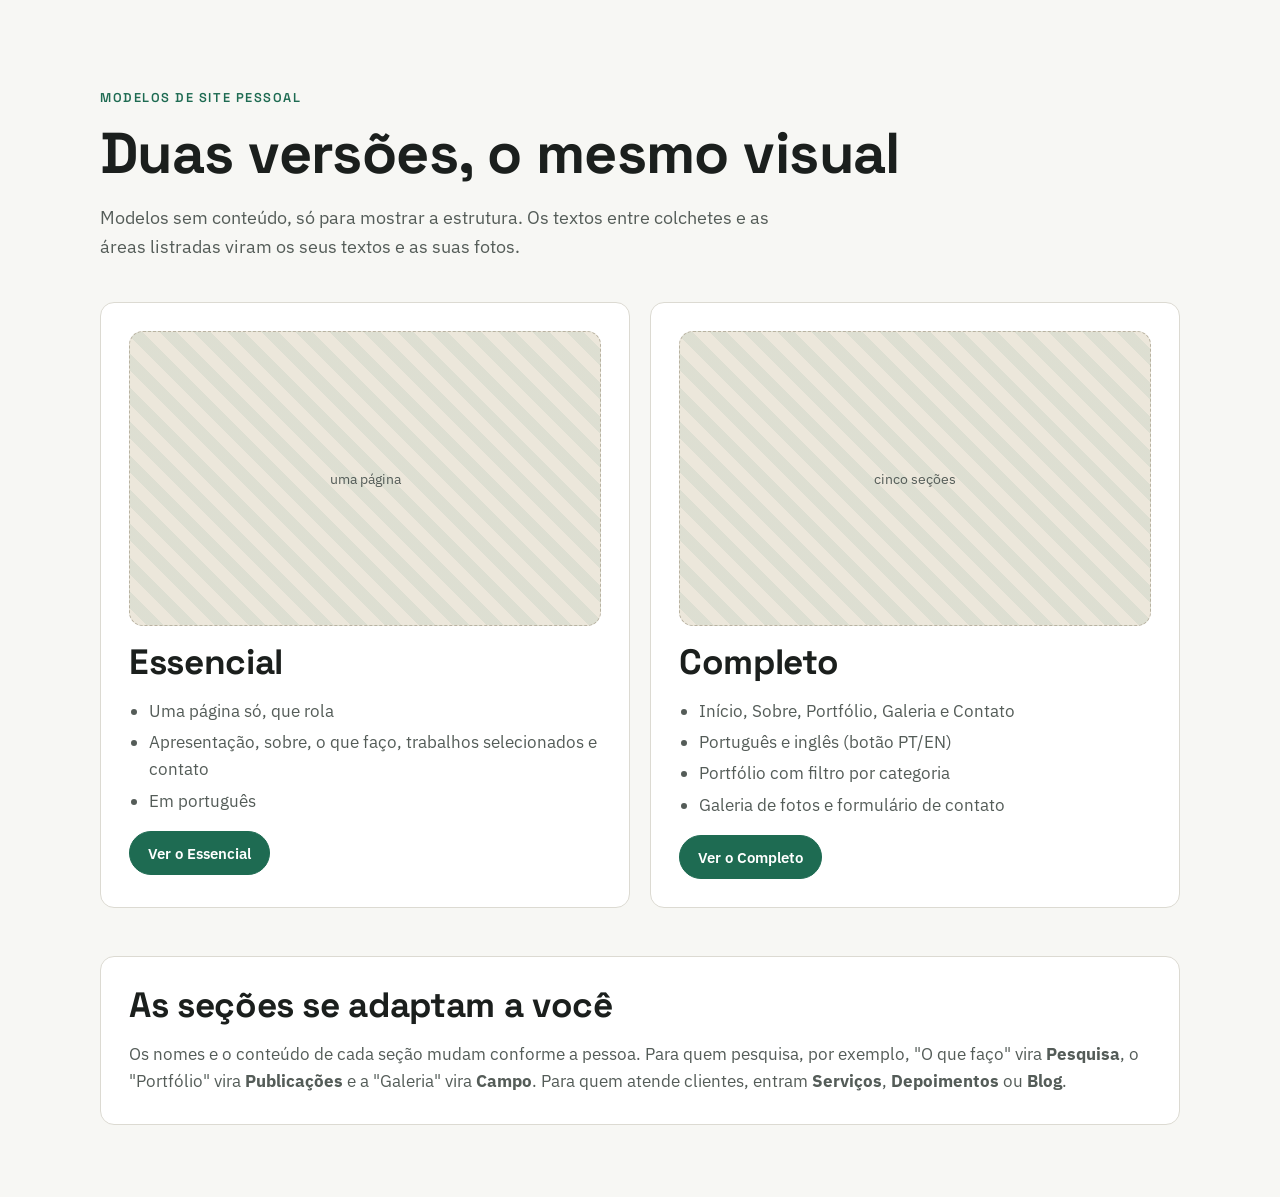
==== index.html @ 50db49a1 "Modelos de site pessoal: Essencial (uma página) e Completo (cinco seções, PT/EN)" ====
<!doctype html>
<html lang="pt-BR">
<head>
  <meta charset="utf-8">
  <meta name="viewport" content="width=device-width, initial-scale=1">
  <title>Modelos de site pessoal</title>
  <meta name="description" content="Dois modelos de site pessoal: Essencial e Completo.">
  <link rel="preconnect" href="https://fonts.googleapis.com">
  <link rel="preconnect" href="https://fonts.gstatic.com" crossorigin>
  <link href="https://fonts.googleapis.com/css2?family=IBM+Plex+Sans:wght@400;600&family=Space+Grotesk:wght@500;700&display=swap" rel="stylesheet">
  <link rel="stylesheet" href="assets/style.css">
  <style>
    .choose { padding: 88px 0 72px; }
    .choose .grid { margin-top: 40px; grid-template-columns: repeat(auto-fit, minmax(300px, 1fr)); }
    .choose .card { padding: 28px; gap: 16px; }
    .choose .ph { aspect-ratio: 16 / 10; }
    .choose ul { margin: 0; padding-left: 20px; color: var(--muted); display: flex; flex-direction: column; gap: 4px; }
    .adapt { margin-top: 48px; }
  </style>
</head>
<body>
  <main class="wrap choose">
    <p class="eyebrow">Modelos de site pessoal</p>
    <h1>Duas versões, o mesmo visual</h1>
    <p class="lead" style="margin-top: 16px">Modelos sem conteúdo, só para mostrar a estrutura. Os textos entre colchetes e as áreas listradas viram os seus textos e as suas fotos.</p>

    <div class="grid">
      <a class="card" href="essencial/">
        <div class="ph" aria-hidden="true">uma página</div>
        <h2>Essencial</h2>
        <ul>
          <li>Uma página só, que rola</li>
          <li>Apresentação, sobre, o que faço, trabalhos selecionados e contato</li>
          <li>Em português</li>
        </ul>
        <span class="btn" style="align-self: flex-start">Ver o Essencial</span>
      </a>
      <a class="card" href="completo/">
        <div class="ph" aria-hidden="true">cinco seções</div>
        <h2>Completo</h2>
        <ul>
          <li>Início, Sobre, Portfólio, Galeria e Contato</li>
          <li>Português e inglês (botão PT/EN)</li>
          <li>Portfólio com filtro por categoria</li>
          <li>Galeria de fotos e formulário de contato</li>
        </ul>
        <span class="btn" style="align-self: flex-start">Ver o Completo</span>
      </a>
    </div>

    <div class="card adapt">
      <h2>As seções se adaptam a você</h2>
      <p class="muted">Os nomes e o conteúdo de cada seção mudam conforme a pessoa. Para quem pesquisa, por exemplo, "O que faço" vira <strong>Pesquisa</strong>, o "Portfólio" vira <strong>Publicações</strong> e a "Galeria" vira <strong>Campo</strong>. Para quem atende clientes, entram <strong>Serviços</strong>, <strong>Depoimentos</strong> ou <strong>Blog</strong>.</p>
    </div>
  </main>
</body>
</html>
---- assets/style.css ----
/* Base compartilhada pelos dois modelos (Essencial e Completo). */
:root {
  --bg: #f7f7f4;
  --surface: #ffffff;
  --sand: #ece7db;
  --ink: #1b1f1d;
  --muted: #545c58;
  --line: #dcdad2;
  --accent: #1e6b52;
  --accent-strong: #154d3b;
  --accent-ink: #ffffff;
  --radius: 14px;
  --max: 1080px;
  --font-display: "Space Grotesk", system-ui, sans-serif;
  --font-body: "IBM Plex Sans", system-ui, sans-serif;
}

* { box-sizing: border-box; }
[hidden] { display: none !important; }
html { scroll-behavior: smooth; scroll-padding-top: 88px; }
body {
  margin: 0;
  background: var(--bg);
  color: var(--ink);
  font-family: var(--font-body);
  font-size: 17px;
  line-height: 1.6;
}
img { max-width: 100%; display: block; }
a { color: var(--accent); }
a:hover { color: var(--accent-strong); }
h1, h2, h3 { font-family: var(--font-display); line-height: 1.15; margin: 0; letter-spacing: -0.01em; }
h1 { font-size: clamp(2.2rem, 5vw, 3.6rem); }
h2 { font-size: clamp(1.6rem, 3vw, 2.2rem); }
h3 { font-size: 1.2rem; }
p { margin: 0; }

.wrap { width: 100%; max-width: var(--max); margin: 0 auto; padding: 0 24px; }
.section { padding: 72px 0; }
.section + .section { border-top: 1px solid var(--line); }
.eyebrow {
  font-family: var(--font-display);
  font-size: 0.8rem;
  font-weight: 600;
  letter-spacing: 0.12em;
  text-transform: uppercase;
  color: var(--accent);
  margin-bottom: 12px;
}
.lead { font-size: 1.15rem; color: var(--muted); max-width: 62ch; }
.muted { color: var(--muted); }
.stack { display: flex; flex-direction: column; gap: 16px; }

/* Faixa que avisa que é um modelo */
.demo-bar {
  background: var(--ink);
  color: #f2f2ee;
  font-size: 0.85rem;
  text-align: center;
  padding: 8px 16px;
}
.demo-bar a { color: #9fe0c6; }

/* Cabeçalho */
.site-header {
  position: sticky; top: 0; z-index: 10;
  background: rgba(247, 247, 244, 0.92);
  backdrop-filter: blur(8px);
  border-bottom: 1px solid var(--line);
}
.site-header .wrap {
  display: flex; align-items: center; justify-content: space-between;
  gap: 16px; flex-wrap: wrap; min-height: 68px;
}
.brand { font-family: var(--font-display); font-weight: 700; font-size: 1.15rem; color: var(--ink); text-decoration: none; }
.nav { display: flex; gap: 4px; flex-wrap: wrap; align-items: center; }
.nav a {
  color: var(--ink); text-decoration: none; font-size: 0.95rem;
  padding: 10px 12px; border-radius: 999px; min-height: 44px; display: inline-flex; align-items: center;
}
.nav a:hover { background: var(--sand); color: var(--ink); }
.nav a[aria-current="page"] { background: var(--accent); color: var(--accent-ink); }

/* Botões */
.btn {
  display: inline-flex; align-items: center; justify-content: center; gap: 8px;
  min-height: 44px; padding: 10px 18px; border-radius: 999px;
  font: 600 0.95rem var(--font-body); text-decoration: none; cursor: pointer;
  border: 1.5px solid var(--accent); background: var(--accent); color: var(--accent-ink);
}
.btn:hover { background: var(--accent-strong); border-color: var(--accent-strong); color: var(--accent-ink); }
.btn.ghost { background: transparent; color: var(--accent); }
.btn.ghost:hover { background: var(--sand); color: var(--accent-strong); }
.btn-row { display: flex; gap: 12px; flex-wrap: wrap; }

/* Espaços reservados para foto */
.ph {
  background-color: var(--sand);
  background-image: repeating-linear-gradient(45deg, transparent 0 12px, rgba(30, 107, 82, 0.07) 12px 24px);
  border: 1.5px dashed #b9b2a1;
  border-radius: var(--radius);
  display: flex; align-items: center; justify-content: center;
  color: var(--muted); font-size: 0.9rem; text-align: center; padding: 12px;
}
.ph.round { border-radius: 50%; }

/* Texto a preencher */
.slot { color: var(--muted); }

/* Cartões e grades */
.grid { display: grid; gap: 20px; grid-template-columns: repeat(auto-fit, minmax(260px, 1fr)); }
.card {
  background: var(--surface); border: 1px solid var(--line); border-radius: var(--radius);
  padding: 24px; display: flex; flex-direction: column; gap: 10px;
}
a.card { color: inherit; text-decoration: none; }
a.card:hover { border-color: var(--accent); }

/* Publicações */
.pubs { list-style: none; margin: 0; padding: 0; display: flex; flex-direction: column; }
.pubs li { padding: 18px 0; border-bottom: 1px solid var(--line); display: flex; gap: 16px; align-items: baseline; }
.pubs .year { font-family: var(--font-display); font-weight: 600; color: var(--accent); min-width: 3.5rem; }
.tag {
  font-size: 0.75rem; font-weight: 600; text-transform: uppercase; letter-spacing: 0.06em;
  background: var(--sand); color: var(--ink); padding: 2px 8px; border-radius: 6px; white-space: nowrap;
}

/* Rodapé */
.site-footer { border-top: 1px solid var(--line); padding: 32px 0; font-size: 0.9rem; color: var(--muted); }
.site-footer .wrap { display: flex; justify-content: space-between; gap: 12px; flex-wrap: wrap; }

@media (max-width: 640px) {
  .section { padding: 48px 0; }
  .pubs li { flex-direction: column; gap: 4px; }
}
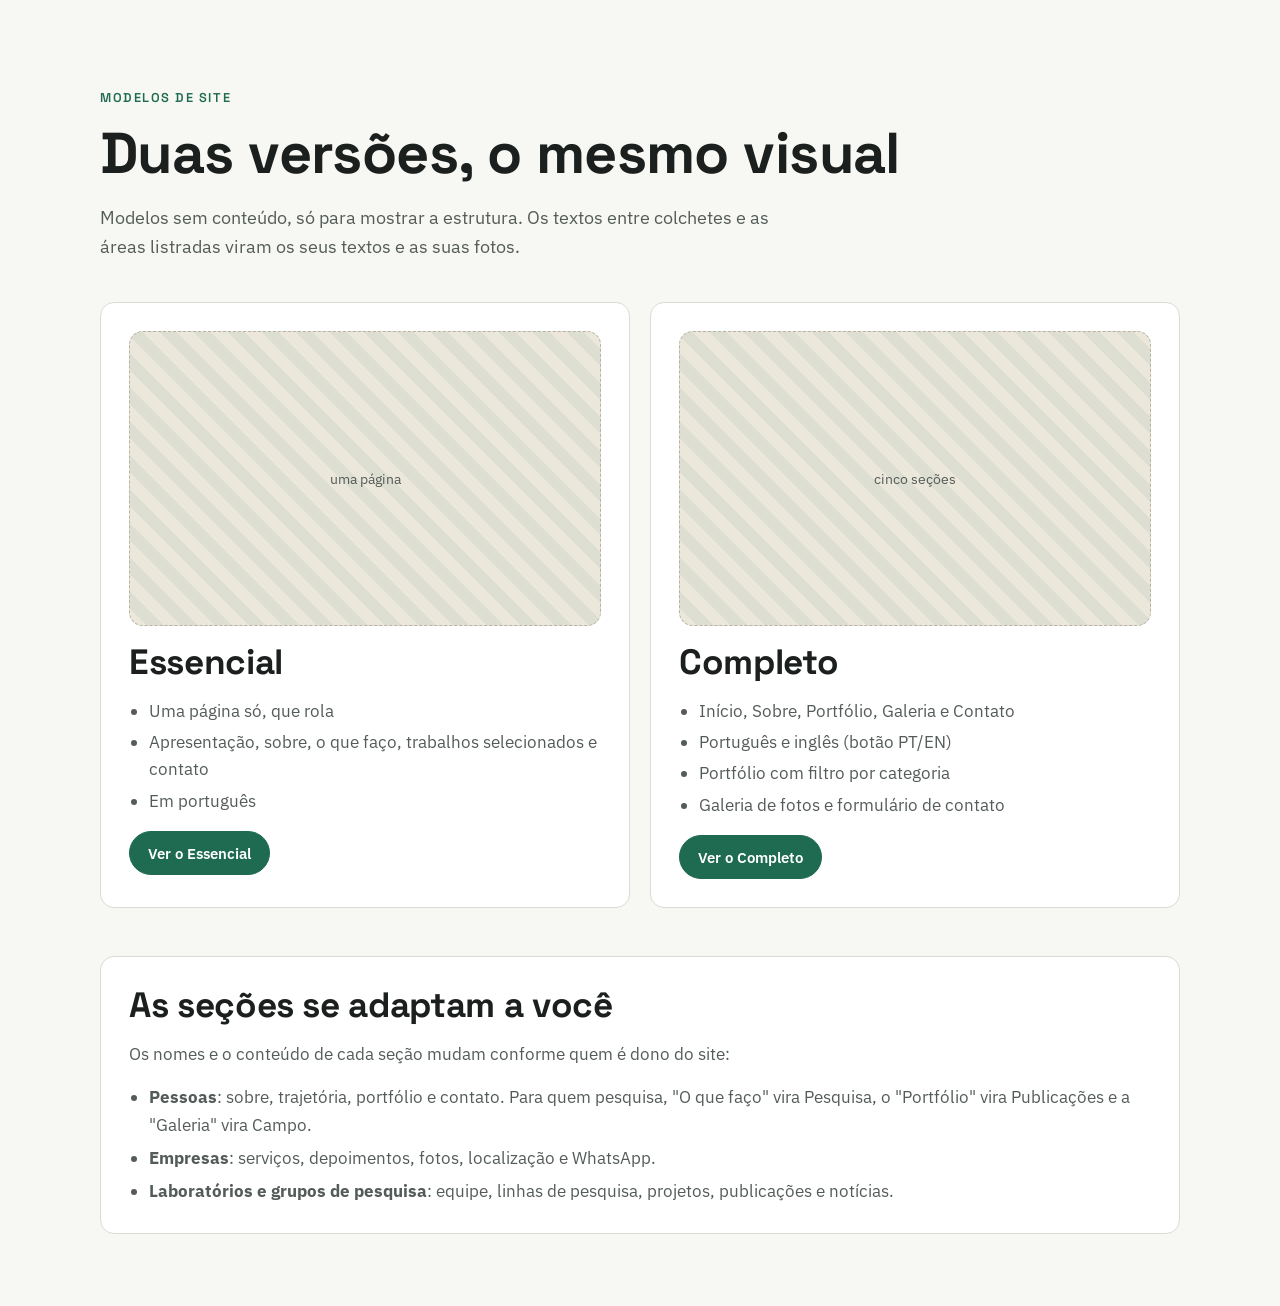
==== commit a971c75e: "Modelos de site: pessoas, empresas e laboratórios" ====
--- a/index.html
+++ b/index.html
@@ -3,8 +3,8 @@
 <head>
   <meta charset="utf-8">
   <meta name="viewport" content="width=device-width, initial-scale=1">
-  <title>Modelos de site pessoal</title>
-  <meta name="description" content="Dois modelos de site pessoal: Essencial e Completo.">
+  <title>Modelos de site</title>
+  <meta name="description" content="Dois modelos de site, Essencial e Completo, para pessoas, empresas e laboratórios.">
   <link rel="preconnect" href="https://fonts.googleapis.com">
   <link rel="preconnect" href="https://fonts.gstatic.com" crossorigin>
   <link href="https://fonts.googleapis.com/css2?family=IBM+Plex+Sans:wght@400;600&family=Space+Grotesk:wght@500;700&display=swap" rel="stylesheet">
@@ -20,7 +20,7 @@
 </head>
 <body>
   <main class="wrap choose">
-    <p class="eyebrow">Modelos de site pessoal</p>
+    <p class="eyebrow">Modelos de site</p>
     <h1>Duas versões, o mesmo visual</h1>
     <p class="lead" style="margin-top: 16px">Modelos sem conteúdo, só para mostrar a estrutura. Os textos entre colchetes e as áreas listradas viram os seus textos e as suas fotos.</p>
 
@@ -50,7 +50,12 @@
 
     <div class="card adapt">
       <h2>As seções se adaptam a você</h2>
-      <p class="muted">Os nomes e o conteúdo de cada seção mudam conforme a pessoa. Para quem pesquisa, por exemplo, "O que faço" vira <strong>Pesquisa</strong>, o "Portfólio" vira <strong>Publicações</strong> e a "Galeria" vira <strong>Campo</strong>. Para quem atende clientes, entram <strong>Serviços</strong>, <strong>Depoimentos</strong> ou <strong>Blog</strong>.</p>
+      <p class="muted">Os nomes e o conteúdo de cada seção mudam conforme quem é dono do site:</p>
+      <ul class="muted" style="margin: 0; padding-left: 20px; display: flex; flex-direction: column; gap: 6px">
+        <li><strong>Pessoas</strong>: sobre, trajetória, portfólio e contato. Para quem pesquisa, "O que faço" vira Pesquisa, o "Portfólio" vira Publicações e a "Galeria" vira Campo.</li>
+        <li><strong>Empresas</strong>: serviços, depoimentos, fotos, localização e WhatsApp.</li>
+        <li><strong>Laboratórios e grupos de pesquisa</strong>: equipe, linhas de pesquisa, projetos, publicações e notícias.</li>
+      </ul>
     </div>
   </main>
 </body>
